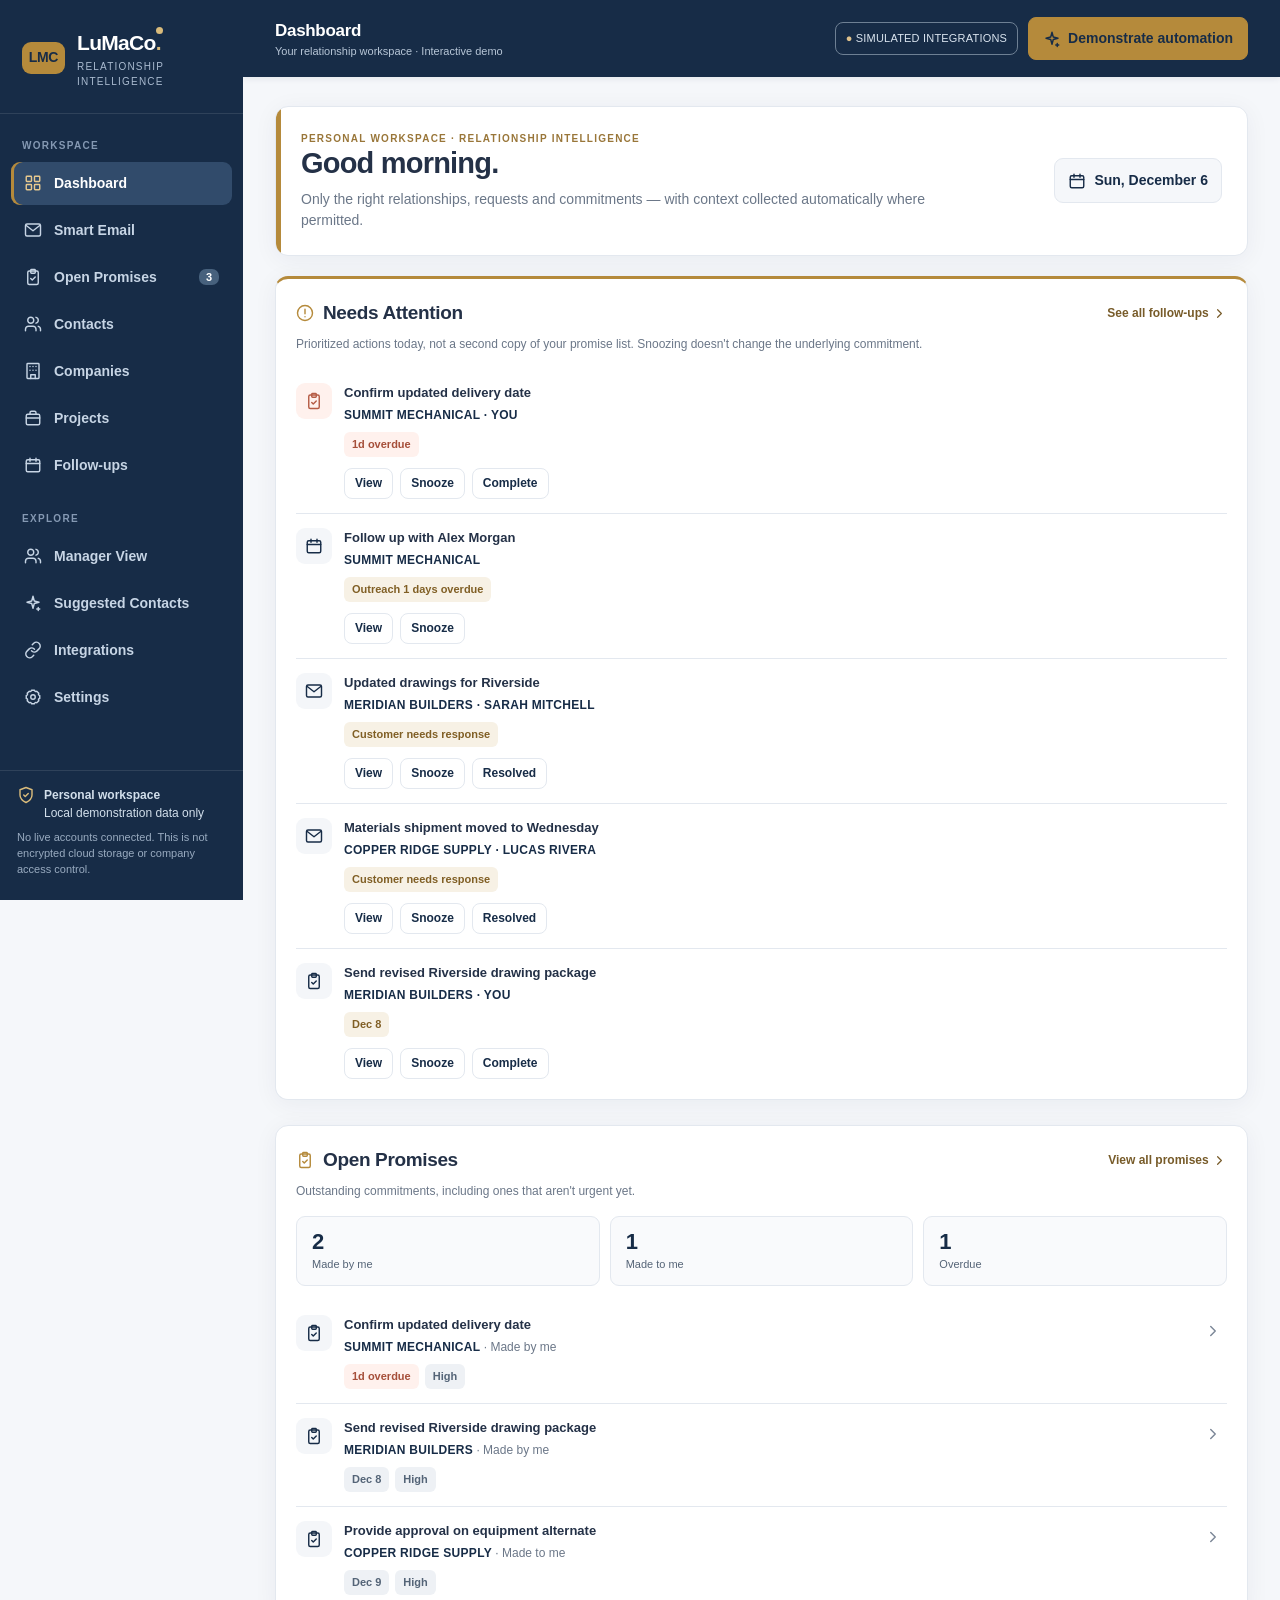
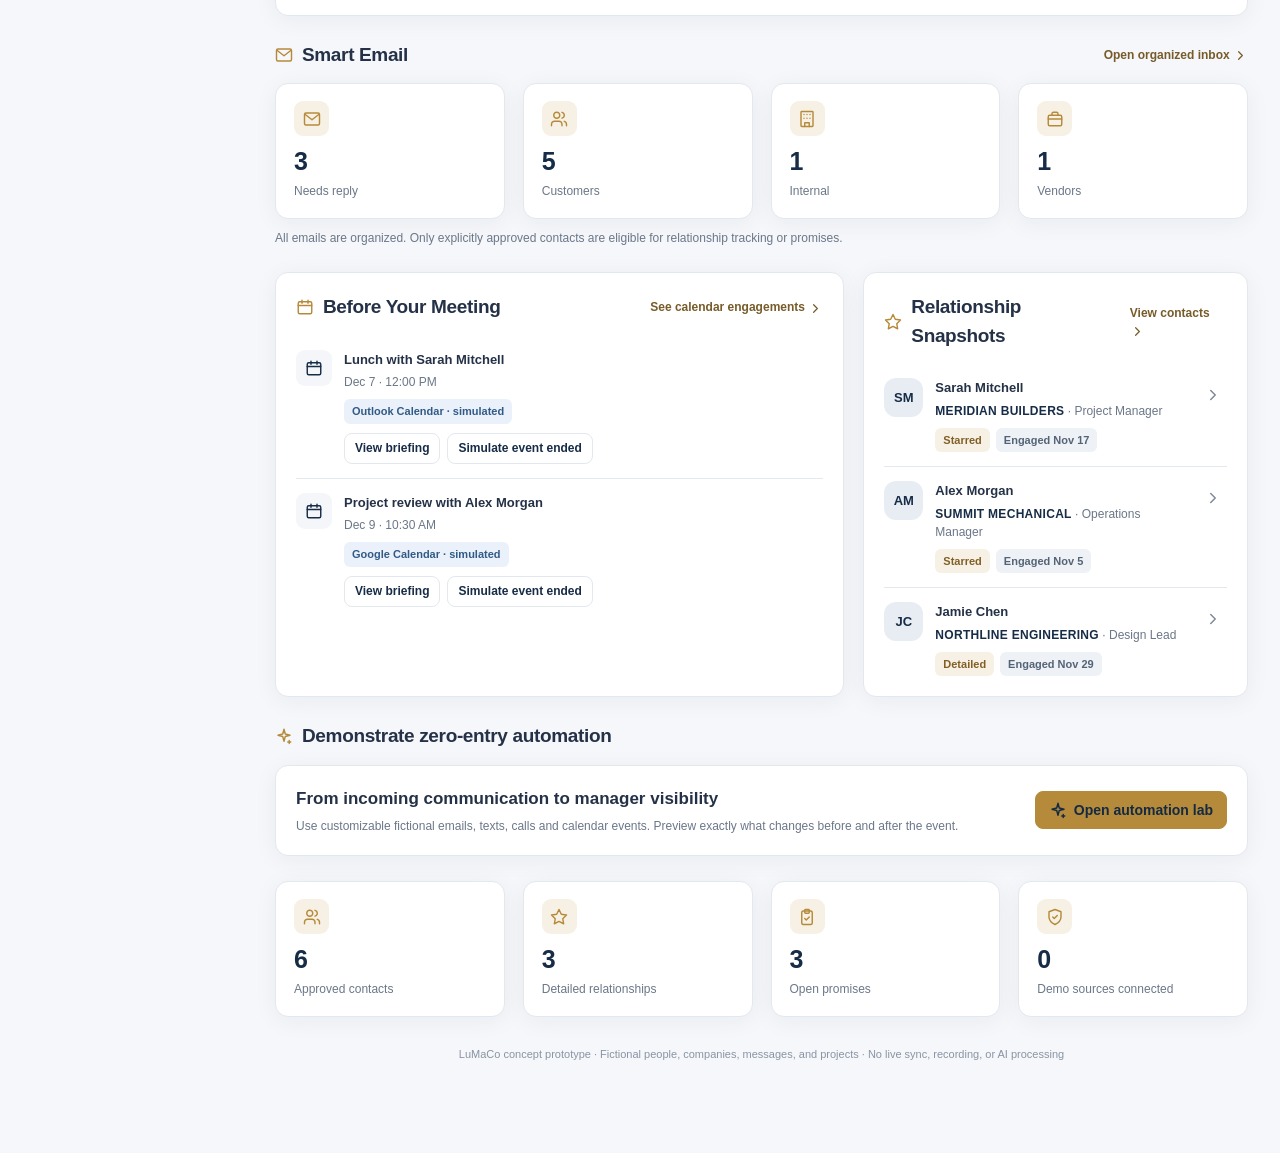
==== frontend/index.html @ 7be26cae "Add LuMaCo prototype, backend starter, tests, and developer documentation" ====
<!doctype html>
<html lang="en">
<head>
<meta charset="utf-8"><meta name="viewport" content="width=device-width,initial-scale=1"><meta name="color-scheme" content="light">
<title>LuMaCo — Relationship intelligence · Interactive prototype</title>
<link rel="stylesheet" href="./styles/base.css">
<link rel="stylesheet" href="./styles/enhancements.css">

</head><body>
<div id="app"></div><div id="overlay"></div><div id="toasts" class="toast-container" aria-live="polite"></div>
<script defer src="./scripts/01-state-and-helpers.js"></script>
<script defer src="./scripts/02-original-screens.js"></script>
<script defer src="./scripts/03-original-interactions.js"></script>
<script defer src="./scripts/04-automation-engine.js"></script>
<script defer src="./scripts/05-enhanced-screens.js"></script>
<script defer src="./scripts/06-automation-demonstrations.js"></script>
<script defer src="./scripts/07-enhanced-interactions.js"></script>
</body></html>
---- frontend/styles/base.css ----
/* Original LuMaCo styling, including prior contrast corrections. */
:root{--navy:#172c47;--navy2:#243d5c;--gold:#b58a3b;--gold-soft:#f7f1e5;--paper:#fff;--background:#f5f7fa;--ink:#243147;--muted:#6b7788;--line:#e3e8ef;--red:#b65c45;--red-soft:#fff1ed;--green:#39765c;--green-soft:#eaf5ef;--shadow:0 4px 24px rgba(19,40,68,.055);--round:13px}
*{box-sizing:border-box}html,body{margin:0;min-height:100%;font-family:Inter,ui-sans-serif,-apple-system,BlinkMacSystemFont,"Segoe UI",Arial,sans-serif;color:var(--ink);background:var(--background);font-size:14px;line-height:1.5}button,input,select,textarea{font:inherit}button{cursor:pointer}button:disabled{opacity:.45;cursor:not-allowed}button:focus-visible,input:focus-visible,select:focus-visible,textarea:focus-visible,a:focus-visible{outline:3px solid #c4a568;outline-offset:2px}h1,h2,h3,p{margin:0}h1{font-size:29px;line-height:1.23;letter-spacing:-.8px}h2{font-size:19px;letter-spacing:-.35px}h3{font-size:15px}small,.small{font-size:12px}.muted{color:var(--muted)}.eyebrow{font-size:10px;letter-spacing:1.25px;text-transform:uppercase;font-weight:800;color:var(--muted)}.icon{width:18px;height:18px;flex:none;display:inline-block;vertical-align:middle;stroke:currentColor;stroke-width:1.9;stroke-linecap:round;stroke-linejoin:round;fill:none}.icon.sm{width:15px;height:15px}.icon.lg{width:21px;height:21px}
.shell{display:flex;min-height:100vh}.side{background:var(--navy);width:243px;flex:none;color:#dae2ed;display:flex;flex-direction:column;position:sticky;top:0;height:100vh;z-index:20}.brand{display:flex;align-items:center;gap:12px;padding:27px 22px 24px;border-bottom:1px solid #ffffff1a}.brand-mark{width:43px;height:32px;flex:none;background:var(--gold);border-radius:9px;display:grid;place-items:center;color:var(--navy);font-weight:900;font-size:14px;letter-spacing:-.35px}.brand strong{color:#fff;font-size:21px;letter-spacing:-.7px}.brand .dot{color:#d9bb7b}.brand small{display:block;color:#aabbd0;font-size:10px;letter-spacing:1.2px;text-transform:uppercase}.nav-label{padding:24px 22px 9px;font-size:10px;letter-spacing:1.3px;font-weight:800;color:#8599b3;text-transform:uppercase}.nav{display:grid;gap:4px;padding:0 11px}.nav button{display:flex;align-items:center;gap:12px;border:0;background:transparent;color:#c7d5e5;text-align:left;padding:11px 13px;border-radius:9px;width:100%;font-weight:550}.nav button:hover,.nav button.active{background:#314b6b;color:#fff}.nav button.active{box-shadow:inset 3px 0 0 var(--gold)}.nav button.active .icon{color:#e7c98f}.nav .count{margin-left:auto;border-radius:7px;background:#47617d;padding:0 7px;font-size:11px;color:#fff}.nav button.active .count{background:var(--gold);color:var(--navy)}.side-bottom{margin-top:auto;padding:15px 17px 22px;border-top:1px solid #ffffff1a}.private{display:flex;gap:9px;align-items:start;color:#d2dfeb;font-size:12px}.private .icon{color:#d9bb7b}.side-bottom p{margin-top:8px;font-size:11px;color:#99abc0;line-height:1.45}
.workspace{flex:1;min-width:0}.topbar{background:var(--navy);color:#fff;height:77px;display:flex;align-items:center;justify-content:space-between;padding:0 32px;gap:16px;position:sticky;top:0;z-index:15;box-shadow:0 2px 6px #10264013}.topbar .top-title{font-weight:700;font-size:17px;letter-spacing:-.3px}.topbar .top-sub{font-size:11px;color:#b7c6d7}.top-actions{display:flex;align-items:center;gap:10px}.top-actions .top-status{border:1px solid #6e8094;padding:7px 10px;border-radius:8px;font-size:11px;color:#dae4ef;white-space:nowrap}.top-actions .top-status b{color:#dec18c}.topbar .top-btn{background:var(--gold);border:1px solid var(--gold);color:var(--navy);border-radius:8px;padding:10px 14px;font-weight:750;display:flex;align-items:center;gap:7px}.topbar .top-btn:hover{background:#c8a05b}.content{max-width:1530px;margin:auto;padding:29px 32px 90px}.page-head{display:flex;justify-content:space-between;align-items:flex-start;gap:14px;margin-bottom:23px}.page-head .eyebrow{margin-bottom:8px}.page-head p{margin-top:7px;color:var(--muted)}.page-ctas{display:flex;gap:8px;align-items:center;flex-wrap:wrap}.section-title{display:flex;align-items:center;justify-content:space-between;gap:12px;margin:0 0 14px}.section-title h2{display:flex;align-items:center;gap:9px}.section-title h2 .icon{color:var(--gold)}.section-title a{cursor:pointer;color:#775b29;font-weight:700;font-size:12px;text-decoration:none}.section-title a:hover{text-decoration:underline}.grid{display:grid;gap:18px}.g2{grid-template-columns:repeat(2,minmax(0,1fr))}.g3{grid-template-columns:repeat(3,minmax(0,1fr))}.g4{grid-template-columns:repeat(4,minmax(0,1fr))}.split{display:grid;grid-template-columns:minmax(0,1.48fr) minmax(300px,1fr);gap:19px}.card{background:#fff;border:1px solid var(--line);border-radius:var(--round);box-shadow:var(--shadow);min-width:0}.pad{padding:20px}.gap-section{margin-top:25px}.hero{background:#fff;border:1px solid var(--line);border-radius:var(--round);padding:24px 25px;position:relative;overflow:hidden;box-shadow:var(--shadow);margin-bottom:20px}.hero:before{content:"";position:absolute;top:0;bottom:0;left:0;width:5px;background:var(--gold)}.hero-inner{display:flex;justify-content:space-between;align-items:center;gap:14px}.hero .eyebrow{color:#997639}.hero p{margin-top:7px;color:var(--muted);max-width:690px}.hero-date{display:flex;align-items:center;gap:8px;color:var(--navy);font-weight:650;background:#f5f7fa;border:1px solid var(--line);border-radius:9px;padding:11px 13px;white-space:nowrap}
.btn{border:1px solid var(--line);border-radius:8px;background:#fff;color:var(--navy);padding:9px 13px;font-weight:700;display:inline-flex;gap:7px;align-items:center;justify-content:center;min-height:36px;line-height:1.25;text-align:center}.btn:hover{background:#f4f6f9}.btn.primary{background:var(--navy);color:#fff;border-color:var(--navy)}.btn.primary:hover{background:#294562}.btn.gold{background:var(--gold);border-color:var(--gold);color:#142a43}.btn.gold:hover{background:#c6a35e}.btn.ghost{background:transparent}.btn.sm{font-size:12px;padding:7px 10px;min-height:31px}.btn.danger{border-color:#edcac3;color:#a64432;background:#fff5f2}.btn:active{transform:translateY(1px)}.pill,.tag{display:inline-flex;align-items:center;gap:4px;padding:4px 8px;border-radius:6px;font-size:11px;font-weight:700;background:#edf1f6;color:#445670;white-space:nowrap}.pill.gold,.tag.gold{background:var(--gold-soft);color:#805f25}.pill.danger{background:var(--red-soft);color:#a64f3a}.pill.ok{background:var(--green-soft);color:#326d52}.pill.blue{background:#eaf1fa;color:#315a86}.pill.neutral{background:#eef1f5;color:#546477}.dot{display:inline-block;width:7px;height:7px;border-radius:50%;background:currentColor}.item-row{display:flex;gap:12px;align-items:flex-start;padding:14px 0;border-bottom:1px solid var(--line)}.item-row:last-child{border-bottom:0;padding-bottom:0}.item-row:first-child{padding-top:0}.row-icon{width:36px;height:36px;display:grid;place-items:center;background:#f4f6f9;border-radius:9px;color:var(--navy);flex:none}.row-icon.warn{color:var(--red);background:#fff1ed}.row-main{min-width:0;flex:1}.row-main strong{font-size:13px;display:block}.row-main p{color:var(--muted);font-size:12px;margin-top:4px}.row-meta{display:flex;gap:6px;align-items:center;flex-wrap:wrap;margin-top:8px}.row-arrow{border:0;background:none;color:#7c8797;padding:5px}.row-arrow:hover{color:var(--navy)}.summary-stat{padding:17px 18px}.summary-stat .stat-icon{width:35px;height:35px;border-radius:9px;display:grid;place-items:center;background:var(--gold-soft);color:var(--gold);margin-bottom:13px}.summary-stat strong{font-size:25px;line-height:1;letter-spacing:-.5px;color:var(--navy);display:block;margin-bottom:6px}.summary-stat span{font-size:12px;color:var(--muted)}.subheading{font-weight:750;color:var(--navy);margin-bottom:12px}.company-name{font-size:12px;letter-spacing:.3px;font-weight:850;text-transform:uppercase;color:var(--navy)}
.toolbar{display:flex;align-items:center;justify-content:space-between;gap:10px;flex-wrap:wrap;margin-bottom:17px}.tabs{display:flex;gap:7px;flex-wrap:wrap}.tab{border:1px solid var(--line);background:#fff;color:#5d6980;padding:8px 12px;border-radius:8px;font-size:12px;font-weight:700}.tab:hover{background:#f4f6f9}.tab.active{background:var(--navy);color:#fff;border-color:var(--navy)}.search{display:flex;align-items:center;gap:8px;border:1px solid var(--line);background:#fff;padding:9px 11px;border-radius:8px;min-width:215px}.search .icon{color:#8b96a4}.search input{min-width:0;width:100%;border:0;outline:none;background:transparent}.search input:focus-visible{outline:0}.inbox-grid{display:grid;grid-template-columns:minmax(310px,1.02fr) minmax(350px,1fr);gap:17px;align-items:start}.inbox-list{overflow:hidden}.inbox-list-header{padding:14px 17px;border-bottom:1px solid var(--line);display:flex;justify-content:space-between;gap:10px}.mail-row{display:block;text-align:left;width:100%;background:white;border:0;border-bottom:1px solid var(--line);padding:16px 17px}.mail-row:hover{background:#f9fafc}.mail-row.selected{background:#faf8f3;box-shadow:inset 4px 0 0 var(--gold)}.mail-row:last-child{border-bottom:0}.mail-row .line1{display:flex;align-items:center;gap:8px}.mail-row .line1 strong{min-width:0;font-size:12px;color:var(--navy);font-weight:800}.mail-row .line1 time{margin-left:auto;white-space:nowrap;color:var(--muted);font-size:11px}.mail-row .subject{font-weight:750;font-size:13px;margin-top:8px;color:var(--ink)}.mail-row .preview{color:#5d6c7d;font-size:12px;margin-top:3px;overflow:hidden;text-overflow:ellipsis;white-space:nowrap}.mail-row .line3{margin-top:9px;display:flex;gap:6px;flex-wrap:wrap}.detail-panel{position:sticky;top:96px}.detail-head{padding:21px 21px 16px;background:#f9fafb;border-bottom:1px solid var(--line)}.detail-head p.small.muted{color:#4b5b70!important;font-weight:600}.detail-body{padding:21px}.timeline{list-style:none;margin:0;padding:0 0 0 18px;border-left:2px solid #e5e9ef}.timeline li{position:relative;margin:0 0 20px;padding-left:15px}.timeline li:last-child{margin-bottom:0}.timeline li:before{content:"";position:absolute;top:5px;left:-24px;width:10px;height:10px;background:#fff;border:2px solid var(--gold);border-radius:50%}.timeline .t-time{font-size:11px;color:var(--muted);margin-bottom:4px}.timeline strong{display:block;color:var(--navy);font-size:12px}.timeline p{color:#5f6c7d;font-size:12px;margin-top:3px}.note-box{background:#f7f2e8;border:1px solid #ebdfc8;border-radius:9px;padding:14px}.note-box p{font-size:12px;color:#534934}.btn-row{display:flex;gap:8px;flex-wrap:wrap}.block-title{font-size:12px;color:var(--navy);text-transform:uppercase;letter-spacing:1px;font-weight:850;margin-bottom:11px}.empty{text-align:center;padding:34px 18px;color:var(--muted)}.empty .icon{color:var(--gold);width:29px;height:29px;margin-bottom:10px}.empty strong{display:block;color:var(--navy);margin-bottom:5px}
.directory-grid{display:grid;grid-template-columns:minmax(270px,.82fr) minmax(410px,1.4fr);gap:18px;align-items:start}.directory-list{overflow:hidden}.directory-entry{width:100%;text-align:left;border:0;background:#fff;padding:15px 18px;border-bottom:1px solid var(--line)}.directory-entry:hover{background:#f9fafc}.directory-entry.selected{background:#faf8f3;box-shadow:inset 4px 0 0 var(--gold)}.directory-entry:last-child{border:0}.entry-head{display:flex;gap:11px;align-items:center}.avatar{background:#e8edf4;color:var(--navy);border-radius:12px;display:grid;place-items:center;font-weight:800;flex:none;width:39px;height:39px;font-size:13px}.entry-head strong{font-size:13px}.entry-head p{color:var(--muted);font-size:11px}.entry-foot{display:flex;gap:6px;flex-wrap:wrap;margin-top:11px}.profile-head{padding:23px;border-bottom:1px solid var(--line)}.profile-head .big-company{font-size:23px;letter-spacing:-.6px;color:var(--navy);font-weight:850;text-transform:uppercase;margin-top:4px}.profile-head .person-line{display:flex;align-items:center;gap:13px;margin-top:16px}.profile-head .person-line .avatar{width:54px;height:54px;font-size:17px}.profile-head h2{font-size:20px}.profile-head .role{color:var(--muted);font-size:12px;margin-top:4px}.info-grid{display:grid;grid-template-columns:repeat(2,minmax(0,1fr));gap:10px}.info-cell{background:#f7f9fb;border-radius:9px;padding:12px}.info-cell label{display:block;font-size:11px;color:#7a8596;margin-bottom:4px}.info-cell strong{font-size:13px;color:var(--navy)}.star-button{width:35px;height:35px;border:1px solid #e4d4ae;border-radius:9px;background:#fffaf0;color:var(--gold);display:grid;place-items:center}.star-button.on svg{fill:var(--gold)}.profile-section{padding:20px 23px;border-bottom:1px solid var(--line)}.profile-section:last-child{border:0}.simple-list{display:grid;gap:11px}.simple-list .event{display:flex;gap:10px;align-items:flex-start}.simple-list .event .icon{color:var(--gold);margin-top:2px}.simple-list .event strong{font-size:12px}.simple-list .event p{font-size:12px;color:var(--muted);margin-top:2px}.project-list{display:grid;gap:10px}.project-list .project{padding:16px;background:#fff;border:1px solid var(--line);border-radius:10px;cursor:pointer}.project-list .project:hover{border-color:#bea16b}.project-list .project h3{color:var(--navy);font-size:15px}.project-list .project p{font-size:12px;color:var(--muted);margin-top:5px}.progress{height:6px;border-radius:5px;background:#e9edf2;margin-top:13px;overflow:hidden}.progress b{display:block;height:100%;background:var(--gold);border-radius:5px}.pill-line{display:flex;gap:6px;flex-wrap:wrap;margin-top:8px}
.modal-backdrop{position:fixed;inset:0;background:#0c1c30a8;z-index:100;display:flex;justify-content:center;align-items:flex-start;padding:5vh 16px 30px;overflow:auto}.modal{width:min(650px,100%);background:#fff;border-radius:16px;box-shadow:0 30px 100px #07172980;overflow:hidden}.modal.wide{width:min(860px,100%)}.modal-header{padding:22px 24px;border-bottom:1px solid var(--line);display:flex;justify-content:space-between;gap:12px}.modal-header h2{font-size:22px;margin-top:4px}.modal-body{padding:22px 24px}.modal-footer{border-top:1px solid var(--line);padding:15px 24px;display:flex;justify-content:flex-end;flex-wrap:wrap;gap:9px}.close{border:0;background:transparent;color:var(--muted);padding:5px;align-self:flex-start}.close:hover{color:var(--navy)}.field{display:block;margin-bottom:15px}.field>span{display:block;font-size:12px;font-weight:750;margin-bottom:6px;color:#33435a}.field input,.field select,.field textarea{border:1px solid #d8e0e9;border-radius:8px;padding:10px 12px;width:100%;color:var(--ink);background:#fff}.field textarea{min-height:94px;resize:vertical}.field input:focus,.field select:focus,.field textarea:focus{border-color:var(--gold);outline:2px solid #b58a3b25}.fields2{display:grid;grid-template-columns:1fr 1fr;gap:0 12px}.checkline{display:flex;align-items:flex-start;gap:9px;font-size:13px;color:#4b596a;margin:10px 0}.checkline input{accent-color:var(--navy);margin-top:3px}.choice-chips{display:flex;flex-wrap:wrap;gap:7px}.choice-chips label{display:inline-flex;gap:6px;align-items:center;border:1px solid var(--line);border-radius:7px;padding:7px 9px;font-size:12px;cursor:pointer}.choice-chips label:has(input:checked){background:var(--gold-soft);border-color:#cfb57d}.choice-chips input{accent-color:var(--navy)}.steps{display:flex;align-items:center;gap:8px;flex-wrap:wrap;margin-bottom:18px;color:var(--muted);font-size:12px}.steps .step{padding:5px 9px;border-radius:6px;background:#eef1f6}.steps .step.on{background:var(--navy);color:#fff}.demo-disclaimer{background:#f5f7fb;border:1px solid var(--line);padding:12px 14px;border-radius:9px;color:#56647a;font-size:12px;margin-bottom:17px}.notice{padding:13px 15px;border:1px solid #e9dfc9;background:#faf7ef;border-radius:9px;color:#5c512f;font-size:12px}.settings-row{display:flex;justify-content:space-between;align-items:center;gap:15px;padding:16px 0;border-bottom:1px solid var(--line)}.settings-row:last-child{border:0}.settings-row strong{display:block}.settings-row p{color:var(--muted);font-size:12px;margin-top:4px;max-width:630px}.switch{width:42px;height:25px;border:0;border-radius:20px;background:#bcc5d0;padding:3px;display:flex;align-items:center;transition:background .2s;flex:none}.switch:before{content:"";display:block;width:19px;height:19px;border-radius:50%;background:#fff;transition:transform .2s}.switch.on{background:var(--navy)}.switch.on:before{transform:translateX(17px)}.integration{padding:18px;border:1px solid var(--line);border-radius:11px;background:#fff}.integration strong{display:block;color:var(--navy);margin:8px 0 4px}.integration p{color:var(--muted);font-size:12px;min-height:39px}.integration .icon{color:var(--gold)}.focus-banner{border:1px solid #e5d8bd;background:#faf6ee;padding:12px 16px;border-radius:9px;display:flex;gap:12px;align-items:center;justify-content:space-between;margin:0 0 20px}.focus-banner .icon{color:var(--gold)}.footer-note{color:#8994a4;text-align:center;margin-top:29px;font-size:11px}.toast-container{position:fixed;z-index:200;right:20px;bottom:20px;max-width:min(420px,calc(100vw - 40px));display:grid;gap:8px}.toast{background:var(--navy);color:white;border-radius:9px;padding:12px 16px;box-shadow:0 12px 35px #14253a45;font-size:13px;border-left:4px solid var(--gold)}.mobile-nav{display:none}.mobile-menu-btn{display:none}.divider{border:0;border-top:1px solid var(--line);margin:15px 0}.link{color:#795d2c;font-weight:750;text-decoration:none;cursor:pointer}.link:hover{text-decoration:underline}.count-big{font-size:21px;color:var(--navy);font-weight:800}
@media(max-width:1160px){.side{width:210px}.content{padding:23px 24px 90px}.split{grid-template-columns:1fr 1fr}.inbox-grid{grid-template-columns:1fr}.detail-panel{position:static}.directory-grid{grid-template-columns:minmax(250px,.9fr) minmax(300px,1.2fr)}}
@media(max-width:850px){.side{display:none}.topbar{height:68px;padding:0 20px}.content{padding:22px 18px 96px}.g4{grid-template-columns:repeat(2,minmax(0,1fr))}.split,.directory-grid{grid-template-columns:1fr}.mobile-nav{position:fixed;bottom:0;left:0;right:0;z-index:35;background:var(--navy);display:flex;justify-content:space-around;padding:8px 4px calc(8px + env(safe-area-inset-bottom));border-top:1px solid #47607c}.mobile-nav button{border:0;background:transparent;color:#d5dfea;display:flex;align-items:center;flex-direction:column;gap:3px;font-size:10px;padding:5px 8px;min-width:52px}.mobile-nav button.on{color:#e2c185}.mobile-menu-btn{display:inline-flex}.top-actions .top-status{display:none}.topbar .top-btn{padding:9px 10px;font-size:12px}.page-head{align-items:start}.inbox-grid{grid-template-columns:1fr}}
@media(max-width:580px){h1{font-size:25px}.hero{padding:20px}.hero-inner{align-items:start}.hero-date{display:none}.topbar{padding:0 14px}.top-actions{gap:6px}.top-actions .top-btn{font-size:0;gap:0;width:37px;height:37px;padding:8px}.top-actions .top-btn .icon{width:19px;height:19px}.content{padding:18px 12px 95px}.g2,.g3{grid-template-columns:1fr}.g4{gap:9px}.pad{padding:16px}.summary-stat{padding:14px}.fields2,.info-grid{grid-template-columns:1fr}.page-head{flex-direction:column}.modal-backdrop{padding:0;align-items:stretch}.modal,.modal.wide{width:100%;border-radius:0;min-height:100dvh}.modal-header,.modal-body{padding:18px}.modal-footer{padding:14px 18px}.detail-head,.detail-body,.profile-head,.profile-section{padding:17px}.hero-date{display:none}}

/* Contact tab company text only: restore original Companies navigation and directory styling. */
.directory-entry .contact-company-name{color:#14202F;font-size:14px;font-weight:850;letter-spacing:.1px;}
.profile-head .contact-company-name{color:#14202F;font-weight:850;}

/* Companies directory: fix low-contrast company names on white and selected cream rows.
   Scoped to the directory so sidebar, mobile navigation and Contacts remain unchanged. */
.directory-grid .directory-list .directory-entry { color: #172C47; }
.directory-grid .directory-list .directory-entry .entry-head strong {
  color: #172C47;
  font-size: 15px !important;
  font-weight: 850;
  letter-spacing: .1px;
}
.directory-grid .directory-list .directory-entry .entry-head p { color: #57687D; }
.directory-grid .directory-list .directory-entry .entry-head > .icon { color: #6B7788; }
.dashboard-priority-stack{display:grid;grid-template-columns:minmax(0,1fr);gap:20px}.dashboard-priority-stack>.card{width:100%}.dashboard-priority-stack .item-row{min-width:0}
---- frontend/styles/enhancements.css ----
/* LuMaCo v4 enhancements — preserve Navy & Champagne Gold identity */
.dashboard-first{border-top:3px solid var(--gold)}
.dashboard-first .inline-actions{margin-top:11px}
.inline-actions{display:flex;align-items:center;flex-wrap:wrap;gap:7px;margin-top:9px}
.section-desc{margin:-6px 0 15px;line-height:1.55}
.mini-stats{display:grid;grid-template-columns:repeat(3,minmax(0,1fr));gap:10px;margin-bottom:15px}
.mini-stats>div{border:1px solid var(--line);background:#f9fafc;border-radius:9px;padding:12px 15px;display:grid;gap:1px}
.mini-stats strong{font-size:22px;color:var(--navy);line-height:1.2}
.mini-stats span{font-size:11px;color:#556477}
.two-col-cta{display:flex;align-items:center;justify-content:space-between;gap:18px;flex-wrap:wrap}
.tracker-grid{display:grid;grid-template-columns:repeat(2,minmax(0,1fr));gap:12px}
.tracker{border:1px solid #dee4ed;border-radius:10px;padding:14px;background:#f9fafc;display:flex;flex-direction:column;gap:5px}
.tracker label{font-size:12px;font-weight:650;color:#57677a}.tracker strong{font-size:16px;color:#172c47}.tracker small{color:#506078}
.snapshot{background:#fff;border-bottom:1px solid var(--line);padding-bottom:17px;margin-bottom:17px}
.note-box{color:#263850}.note-box strong{color:#1b3049}
.responsive-table{width:100%;overflow-x:auto}
.data-table{border-collapse:collapse;width:100%;min-width:840px;text-align:left}
.data-table th{background:#f5f7fa;color:#43556a;font-weight:750;font-size:12px}
.data-table td,.data-table th{border-bottom:1px solid #e5e9ef;padding:12px 10px;vertical-align:top}
.data-table td>small{display:block;color:#536278;margin-top:3px}
.data-table tr:last-child td{border-bottom:0}
.coverage-row{display:flex;align-items:center;justify-content:space-between;gap:10px;border-bottom:1px solid #e8ebef;padding:11px 0}
.coverage-row:last-of-type{border-bottom:0}
.coverage-row>span:first-child{font-weight:650;font-size:12px;color:#25374d}
.coverage-row .pill{white-space:normal;text-align:right;line-height:1.3}
.rep-card{display:grid;gap:8px;text-align:left;border:1px solid var(--line);border-radius:12px;padding:16px;background:#fff;color:#172c47}
.rep-card:hover{background:#faf8f2;border-color:#c9ac76}
.rep-card.active{border:2px solid var(--gold);padding:15px;background:#fcfaf5}
.rep-card strong{font-size:15px}.rep-card span{font-size:12px;color:#55647a}
.report-panel{margin-top:18px;border:1px solid var(--line);border-radius:11px;background:#fafbfd;padding:18px}
.report-panel h3{font-size:17px;color:#172c47}
.company-name,.contact-company-name,.big-company{color:#172c47!important;font-weight:800!important}
.directory-grid .directory-list .directory-entry .entry-head strong{color:#172c47!important}
.top-status{letter-spacing:.2px}
@media(max-width:1040px){.mini-stats{gap:8px}.two-col-cta>.btn{width:100%}}
@media(max-width:700px){.tracker-grid{grid-template-columns:1fr}.mini-stats>div{padding:10px}.mini-stats strong{font-size:19px}.mini-stats span{font-size:10px}.inline-actions>.btn{flex:1}.rep-card{padding:12px}.data-table{min-width:740px}}
@media(prefers-reduced-motion:reduce){*,*:before,*:after{scroll-behavior:auto!important;transition:none!important;animation:none!important}}
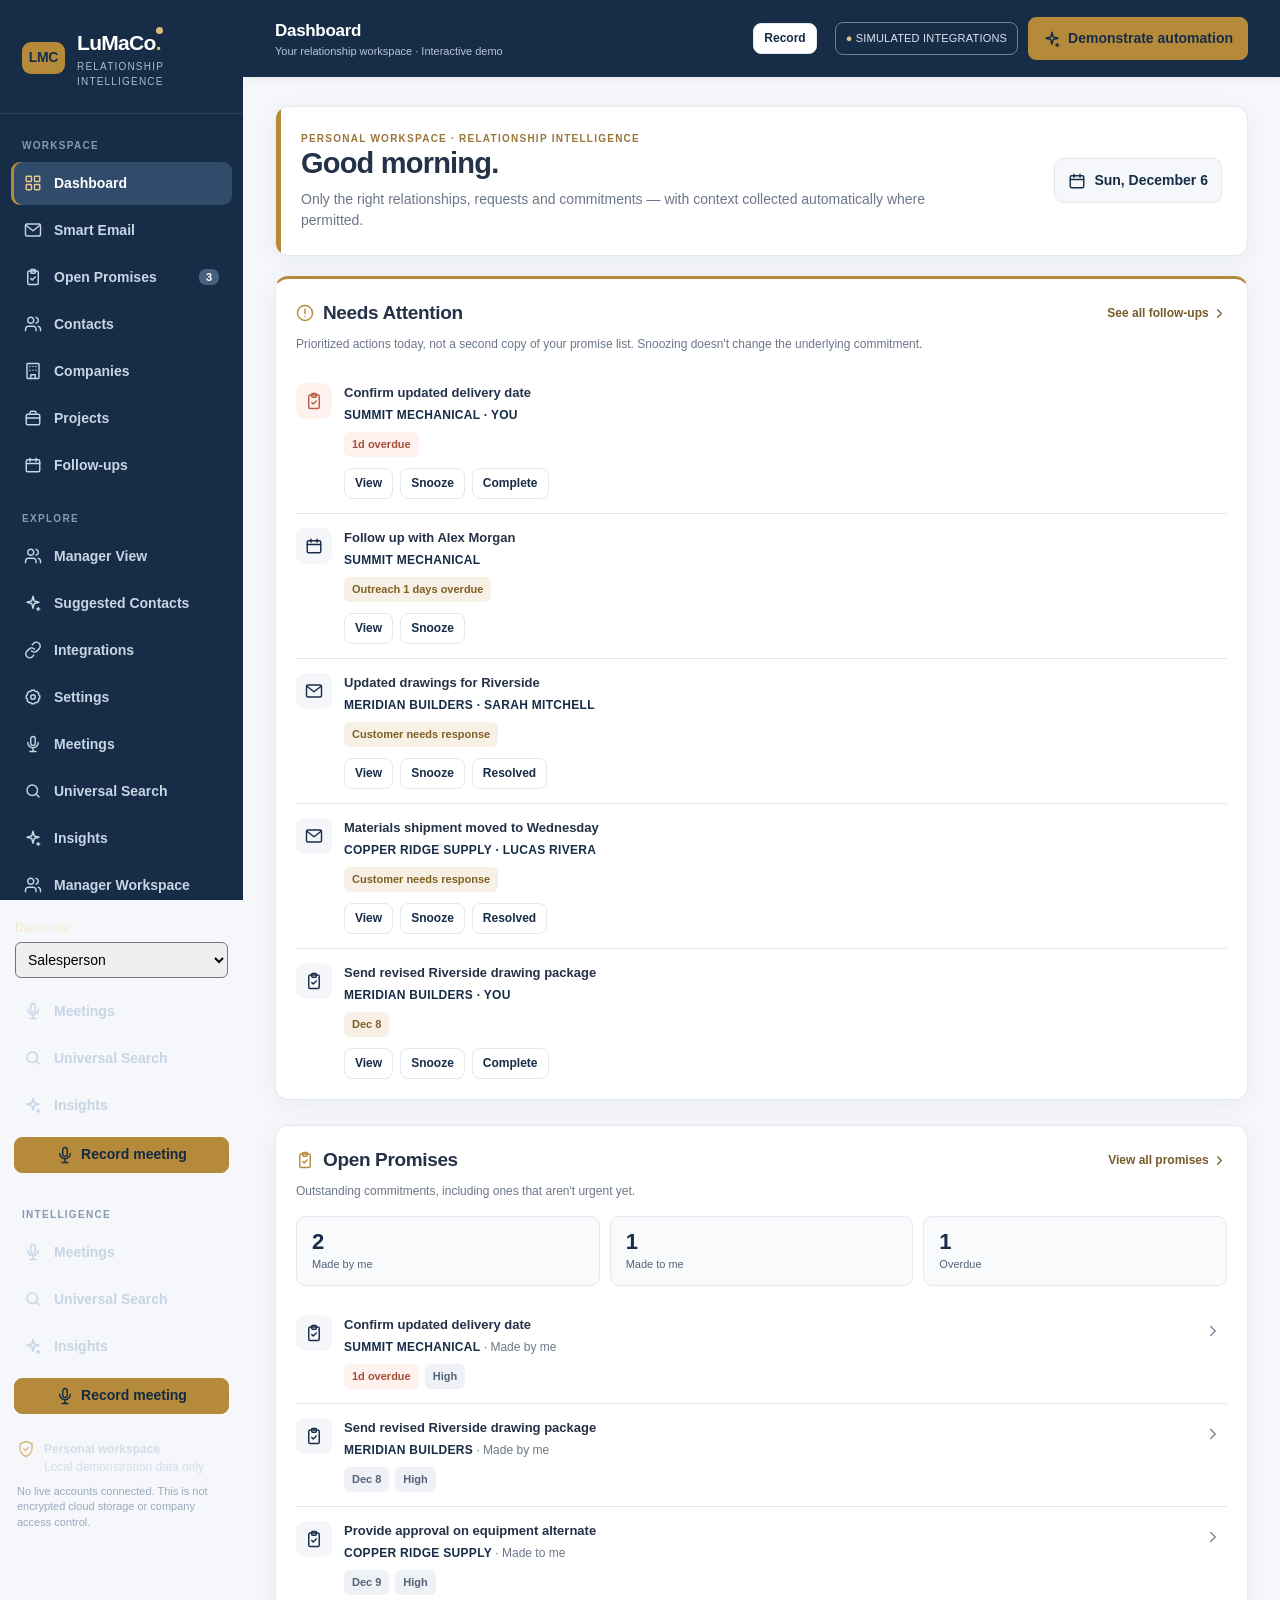
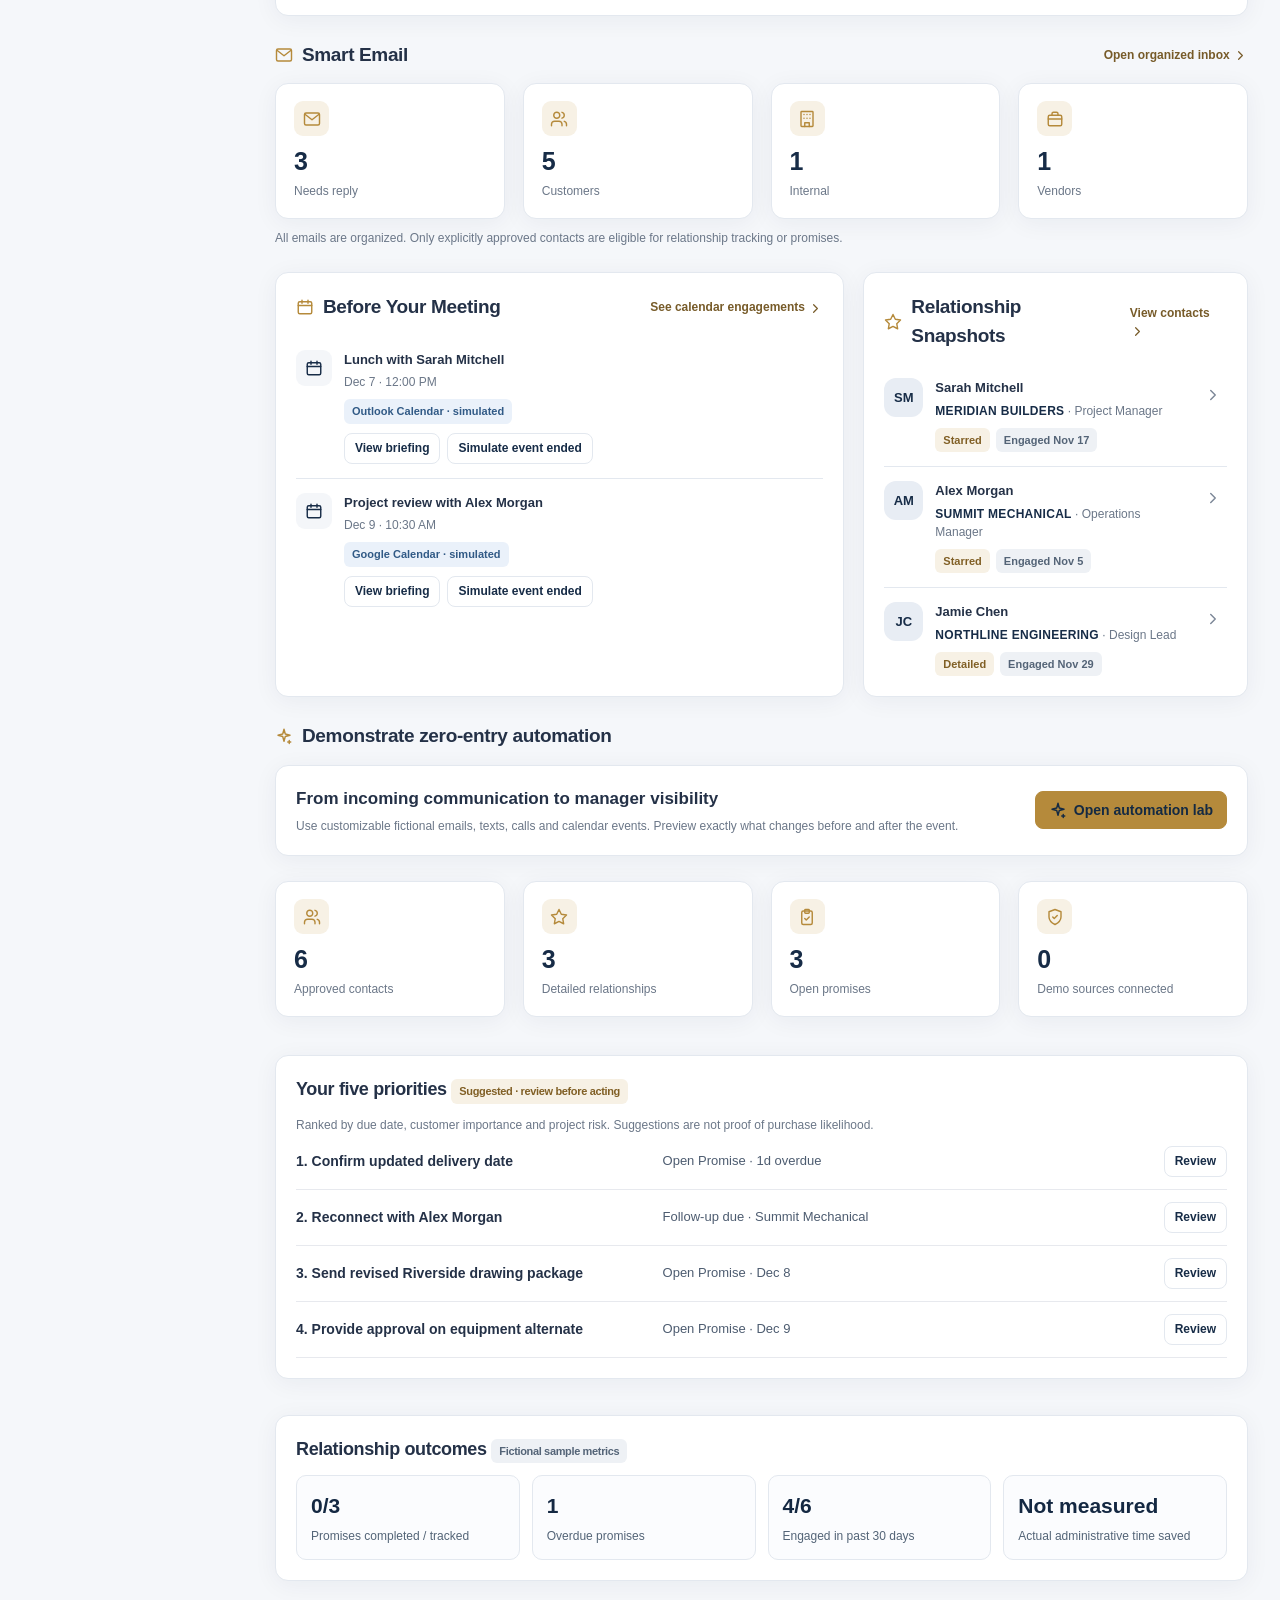
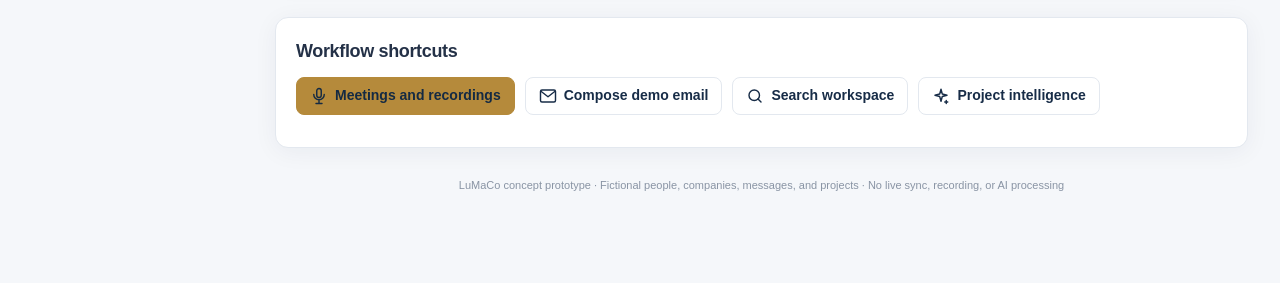
==== commit dfbdf7a0: "Load approved workflow extension and responsive styles" ====
--- a/frontend/index.html
+++ b/frontend/index.html
@@ -5,6 +5,7 @@
 <title>LuMaCo — Relationship intelligence · Interactive prototype</title>
 <link rel="stylesheet" href="./styles/base.css">
 <link rel="stylesheet" href="./styles/enhancements.css">
+<link rel="stylesheet" href="./styles/workflows.css">
 
 </head><body>
 <div id="app"></div><div id="overlay"></div><div id="toasts" class="toast-container" aria-live="polite"></div>
@@ -15,4 +16,5 @@
 <script defer src="./scripts/05-enhanced-screens.js"></script>
 <script defer src="./scripts/06-automation-demonstrations.js"></script>
 <script defer src="./scripts/07-enhanced-interactions.js"></script>
+<script defer src="./scripts/08-approved-workflows.js"></script>
 </body></html>
--- a/frontend/styles/workflows.css
+++ b/frontend/styles/workflows.css
@@ -0,0 +1 @@
+.lw-stack{display:grid;gap:18px;margin-top:20px}.lw-panel{margin-top:18px}.lw-panel h2{font-size:18px;margin-bottom:12px}.lw-line{display:flex;align-items:center;gap:12px;flex-wrap:wrap;padding:12px 0;border-bottom:1px solid #e7e9ee}.lw-line>b{flex:1 1 210px}.lw-line>span{flex:2 1 200px;color:#4d5c70;font-size:13px}.lw-actions{display:flex;align-items:center;gap:10px;flex-wrap:wrap;margin:12px 0}.lw-actions input{min-width:180px;flex:1}.lw-actions select{max-width:190px}.lw-metrics{display:grid;grid-template-columns:repeat(4,minmax(0,1fr));gap:12px}.lw-metrics>div{border:1px solid #e3e8ef;border-radius:10px;padding:14px;background:#fbfcfe}.lw-metrics b{display:block;font-size:21px;color:#142842}.lw-metrics span{display:block;font-size:12px;color:#536477;margin-top:5px}.lw-project{padding:15px 0;border-bottom:1px solid #e7e9ee}.lw-project h3{font-size:16px}.lw-project p{margin:7px 0}.lw-role{padding:12px 15px;color:#f4e9d0}.lw-role label{display:block;font-size:12px;margin-bottom:5px}.lw-role select{width:100%;padding:8px;border-radius:6px}.lw-nav{display:grid;gap:4px}.lw-record{margin:10px 14px}.lw-top-record{margin-right:8px}.lw-shade{position:fixed;inset:0;background:#07192dc9;display:flex;align-items:center;justify-content:center;z-index:9999;padding:14px}.lw-dialog{background:white;color:#172b44;width:min(680px,100%);max-height:92vh;overflow:auto;border-radius:16px;padding:24px;box-shadow:0 25px 65px #0004}.lw-dialog-head{display:flex;align-items:center;justify-content:space-between;gap:15px;margin-bottom:14px}.lw-dialog h2{font-size:21px}.lw-dialog h3{margin:15px 0 6px}.lw-dialog form{display:grid;gap:12px}.lw-dialog form label{display:grid;gap:5px;font-size:13px;font-weight:650}.lw-dialog input,.lw-dialog select,.lw-dialog textarea,.lw-actions input,.lw-actions select{padding:10px;border:1px solid #c5cdd8;border-radius:8px;background:white;color:#182e48;width:100%;font:inherit}.lw-transcript{white-space:pre-wrap;overflow-wrap:anywhere;background:#f4f6fa;padding:14px;border-radius:8px;font:inherit;font-size:13px}.lw-dialog .btn{justify-self:start}.lw-panel .btn{white-space:normal}@media(max-width:800px){.lw-metrics{grid-template-columns:repeat(2,minmax(0,1fr))}.lw-record{display:none}.lw-top-record{display:inline-flex}.lw-panel{padding:16px}.lw-dialog{padding:16px}.lw-line{align-items:flex-start}}
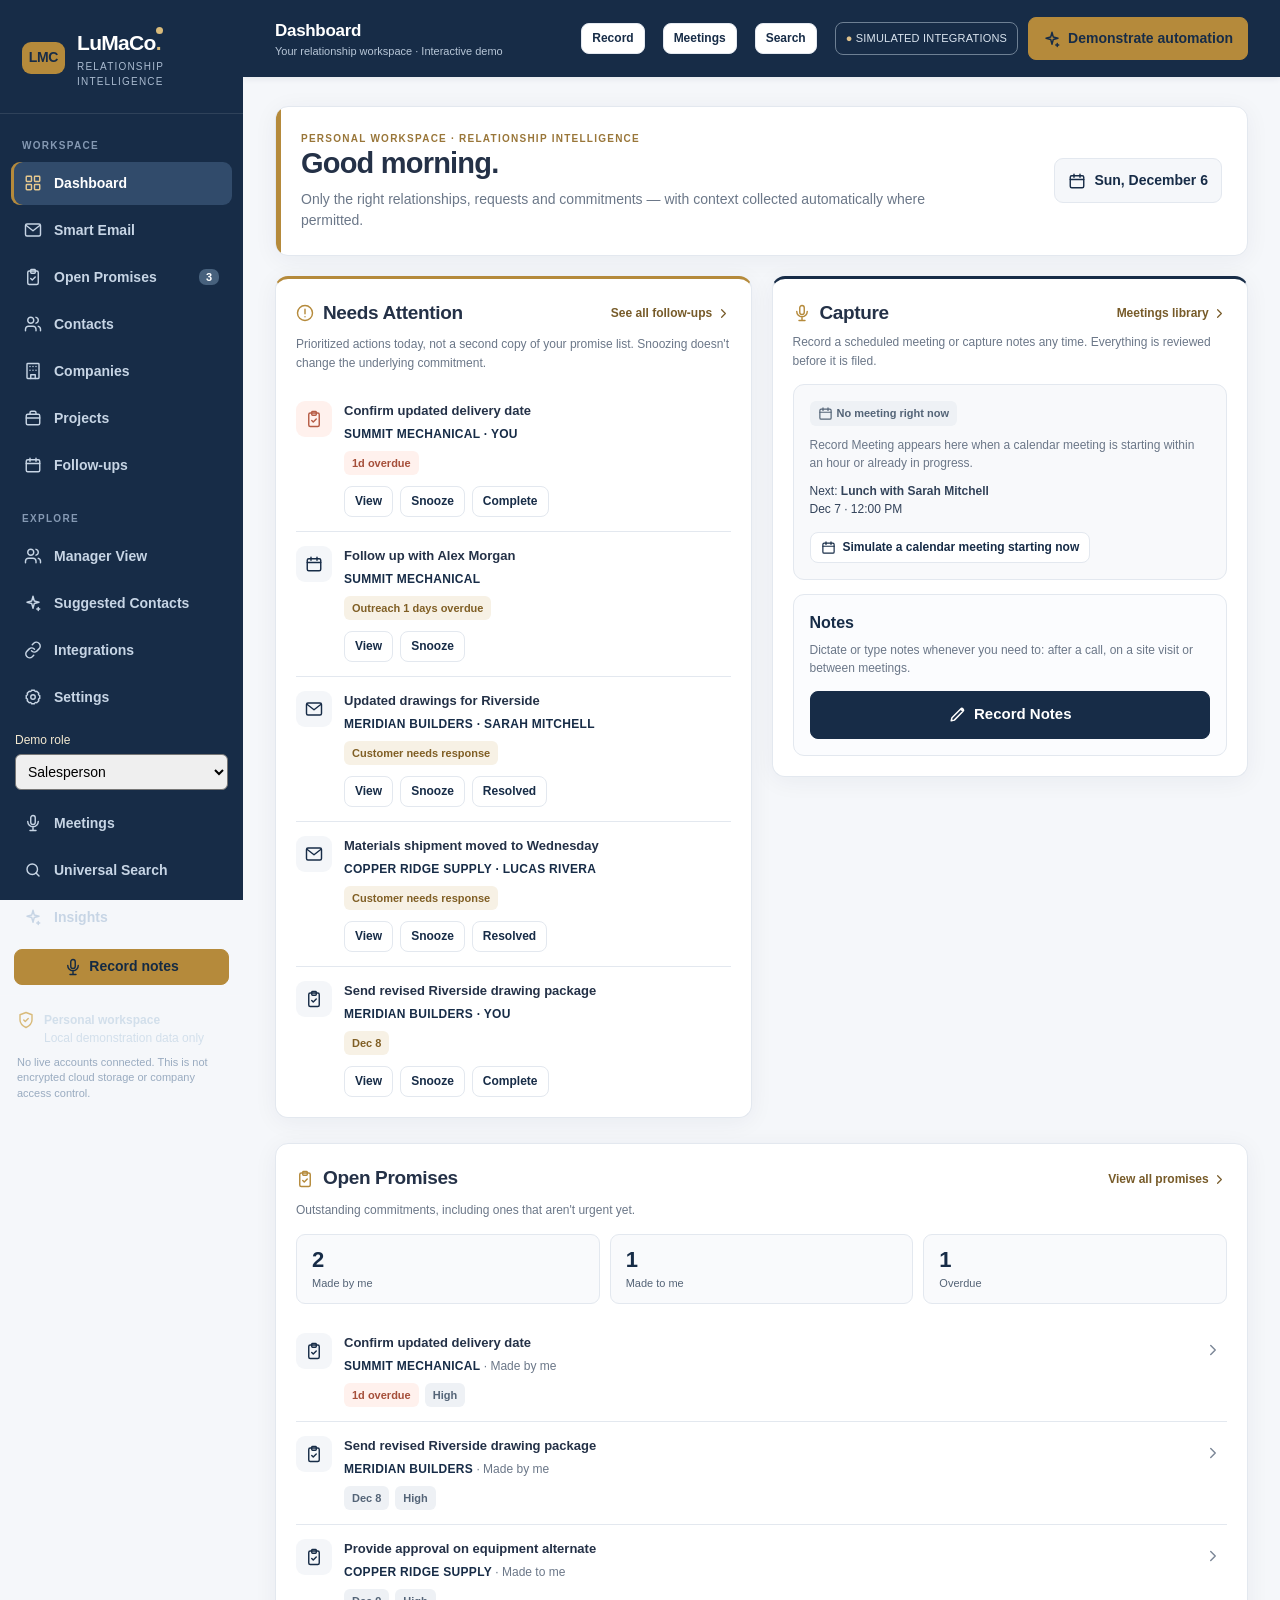
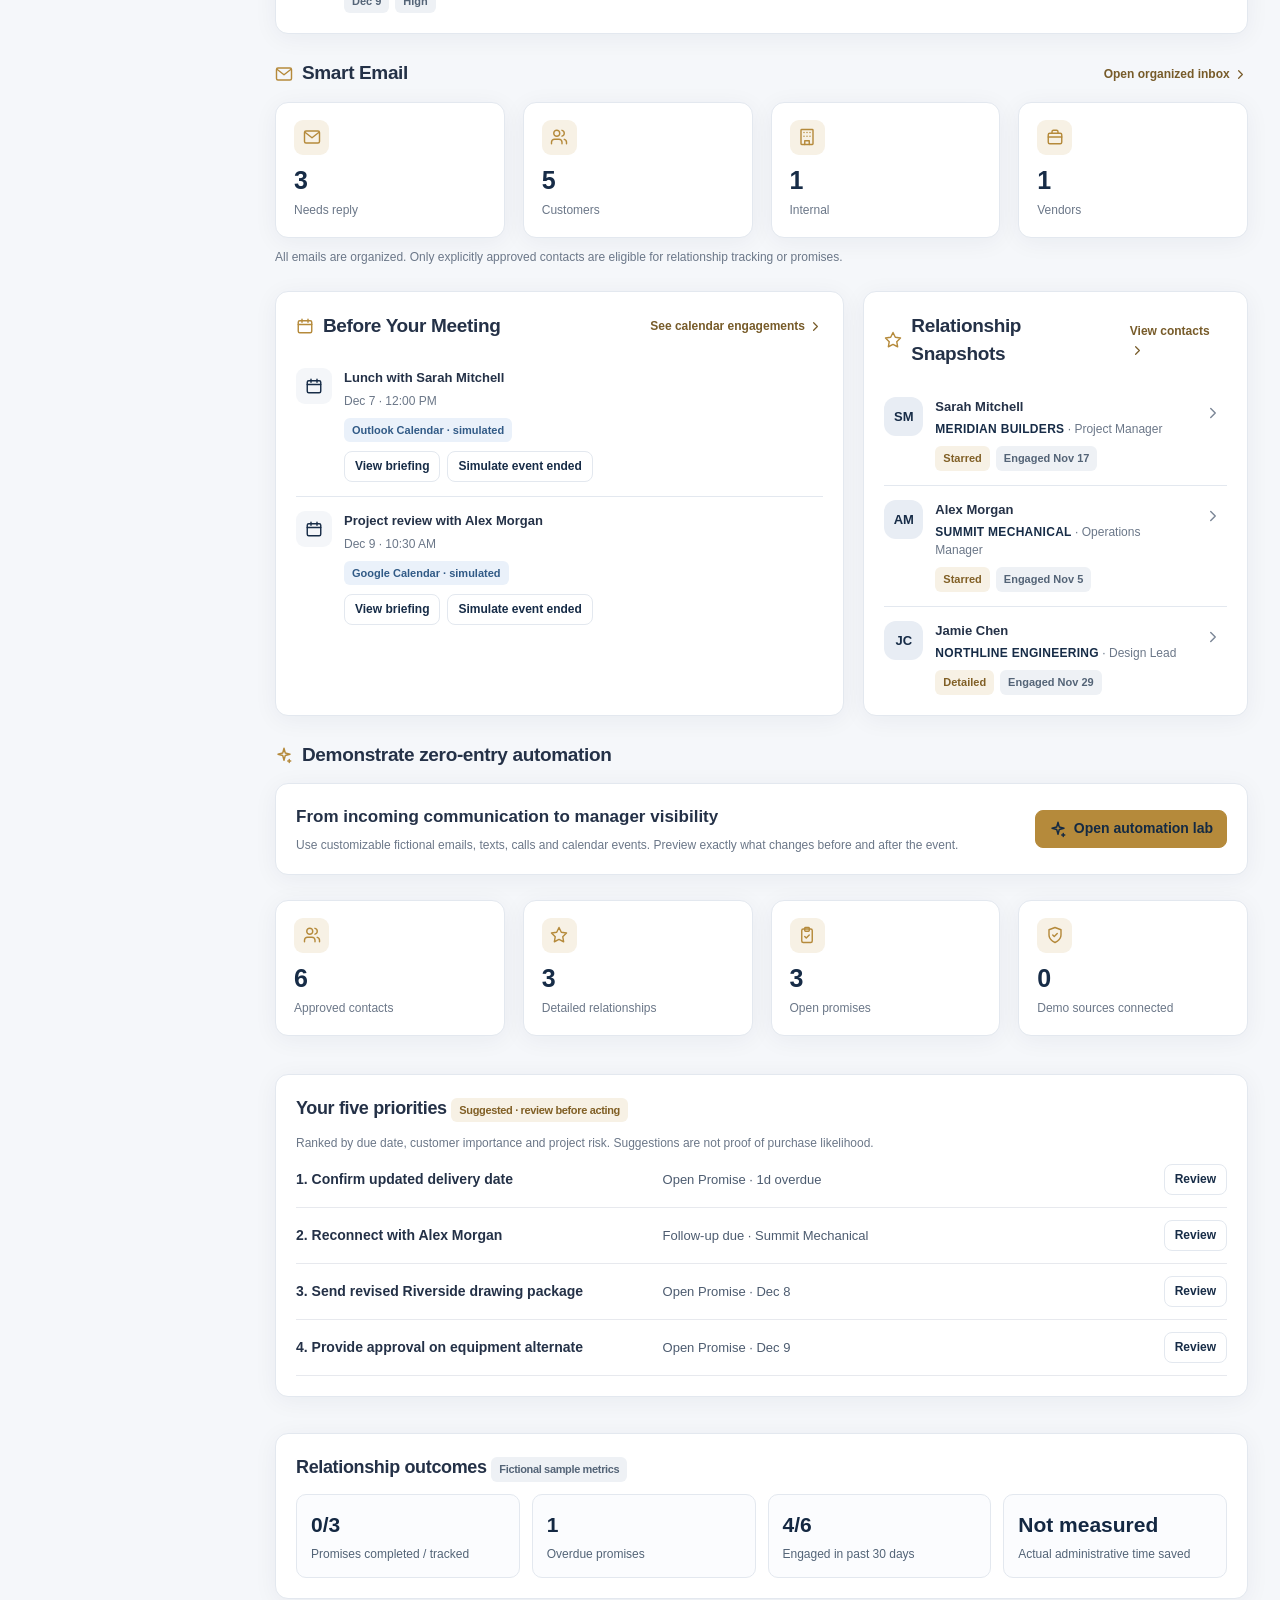
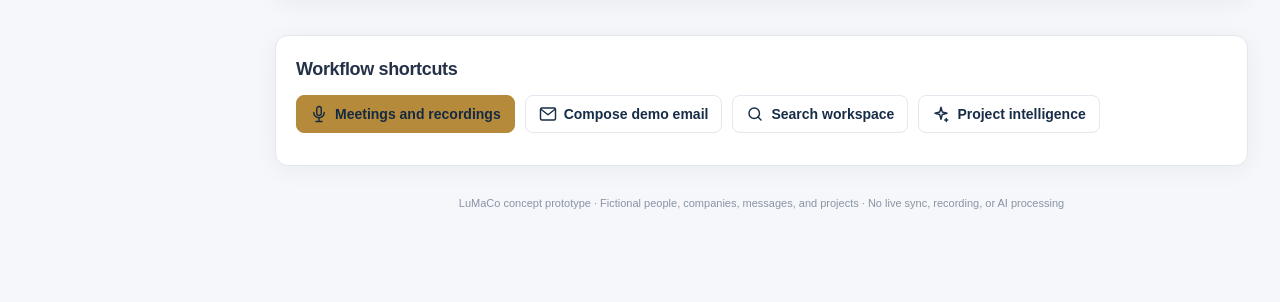
==== commit a699c33f: "Add dashboard quick capture, transcript intelligence and project files - Dashboard: split Needs Atte" ====
--- a/frontend/index.html
+++ b/frontend/index.html
@@ -6,6 +6,8 @@
 <link rel="stylesheet" href="./styles/base.css">
 <link rel="stylesheet" href="./styles/enhancements.css">
 <link rel="stylesheet" href="./styles/workflows.css">
+<link rel="stylesheet" href="./styles/quick-capture.css">
+<link rel="stylesheet" href="./styles/project-files.css">
 
 </head><body>
 <div id="app"></div><div id="overlay"></div><div id="toasts" class="toast-container" aria-live="polite"></div>
@@ -17,4 +19,7 @@
 <script defer src="./scripts/06-automation-demonstrations.js"></script>
 <script defer src="./scripts/07-enhanced-interactions.js"></script>
 <script defer src="./scripts/08-approved-workflows.js"></script>
+<script defer src="./scripts/09-quick-capture.js"></script>
+<script defer src="./scripts/10-transcript-intelligence.js"></script>
+<script defer src="./scripts/11-project-files.js"></script>
 </body></html>
--- a/frontend/styles/quick-capture.css
+++ b/frontend/styles/quick-capture.css
@@ -0,0 +1,79 @@
+/* Dashboard: Needs Attention (left half) + Capture panel (right half).
+   The capture panel comes first in the DOM, so it sits above Needs Attention when stacked. */
+.attention-split{display:grid;grid-template-columns:minmax(0,1fr) minmax(0,1fr);grid-template-areas:"attention capture";gap:20px;align-items:start}
+.attention-split>.dashboard-first{grid-area:attention}
+.attention-split>.qc-panel{grid-area:capture}
+
+.qc-panel{border-top:3px solid var(--navy);display:flex;flex-direction:column;gap:14px;position:sticky;top:93px}
+.qc-panel .section-title,.qc-panel .section-desc{margin-bottom:0}
+.qc-panel .section-desc{margin-top:-8px}
+.qc-tile{border:1px solid var(--line);border-radius:11px;padding:16px;background:#fbfcfe;display:flex;flex-direction:column;gap:6px}
+.qc-tile p{margin:0}
+.qc-tile-head{display:flex;align-items:center;justify-content:space-between;gap:8px;flex-wrap:wrap;margin-bottom:4px}
+.qc-source{font-size:11px;color:var(--muted)}
+.qc-title{font-size:16px;color:var(--navy)}
+.qc-meeting.is-live{background:var(--gold-soft);border-color:#e6d5b1}
+.qc-meeting.is-idle{background:#f8f9fb}
+.qc-next{color:#33435a;line-height:1.5;margin-top:4px!important}
+.qc-big{width:100%;min-height:48px;font-size:15px;margin-top:8px}
+.qc-big .icon{width:19px;height:19px}
+.qc-sim{align-self:flex-start;margin-top:8px}
+.qc-dot{width:8px;height:8px;border-radius:50%;background:currentColor;display:inline-block;animation:qc-pulse 1.4s ease-in-out infinite}
+@keyframes qc-pulse{50%{opacity:.25}}
+
+/* Recorder dialog */
+.qc-event{border:1px solid var(--line);border-radius:10px;padding:14px 16px;margin-bottom:16px}
+.qc-event h3{margin:5px 0 3px;font-size:17px;color:var(--navy)}
+.qc-event p{margin:0}
+.qc-recorder{border:1px solid var(--line);border-radius:12px;padding:20px 16px;text-align:center;margin-bottom:16px;background:#fbfcfe}
+.qc-orb{width:76px;height:76px;margin:0 auto 10px;border-radius:50%;display:grid;place-items:center;border:2px solid var(--gold);background:#faf6ed;color:var(--gold)}
+.qc-recorder.is-recording .qc-orb{border-color:var(--red);background:var(--red-soft);color:var(--red);animation:qc-ring 1.6s ease-out infinite}
+@keyframes qc-ring{0%{box-shadow:0 0 0 0 #b65c4555}100%{box-shadow:0 0 0 16px #b65c4500}}
+.qc-timer{font-size:28px;font-weight:800;color:var(--navy);font-variant-numeric:tabular-nums;letter-spacing:.5px}
+.qc-recorder>p{margin:4px 0 0;color:#4b596a}
+.qc-consent{justify-content:center;text-align:left;margin:14px auto 0;max-width:430px}
+.qc-controls{justify-content:center;margin-top:14px}
+.qc-audio{display:block;width:100%;max-width:420px;margin:14px auto 0}
+.modal-footer .btn[disabled]{opacity:.5;cursor:not-allowed}
+
+/* Processing step */
+.qc-processing{text-align:center;padding:48px 24px}
+.qc-processing h3{margin:16px 0 6px;color:var(--navy)}
+.qc-spinner{width:42px;height:42px;margin:0 auto;border-radius:50%;border:3px solid var(--gold-soft);border-top-color:var(--gold);animation:qc-spin .8s linear infinite}
+@keyframes qc-spin{to{transform:rotate(360deg)}}
+
+/* Review step */
+.qc-field>label>span,.qc-field>span,.qc-label-row label>span{display:block;font-size:12px;font-weight:750;margin-bottom:6px;color:#33435a}
+.qc-field select,.qc-field input{border:1px solid #d8e0e9;border-radius:8px;padding:10px 12px;width:100%;color:var(--ink);background:#fff}
+.qc-label-row{display:flex;align-items:center;justify-content:space-between;gap:8px;flex-wrap:wrap}
+.qc-label-row .pill{margin-bottom:6px}
+.field textarea#qc-summary{min-height:190px;line-height:1.5}
+.qc-reanalyze{margin-top:8px}
+.qc-why{display:flex;align-items:flex-start;gap:5px;font-size:11.5px;color:var(--muted);margin:6px 0 0;line-height:1.4}
+.qc-why .icon{flex:none;margin-top:1px}
+.qc-why.ok{color:#326d52}
+
+/* Multi-select contact picker */
+.qc-multi{position:relative}
+.qc-multi-btn{list-style:none;display:flex;align-items:center;justify-content:space-between;gap:8px;min-height:40px;border:1px solid #d8e0e9;border-radius:8px;padding:6px 10px 6px 8px;background:#fff;cursor:pointer}
+.qc-multi-btn::-webkit-details-marker{display:none}
+.qc-multi[open] .qc-multi-btn,.qc-multi-btn:focus-visible{border-color:var(--gold);outline:2px solid #b58a3b25}
+.qc-multi-btn>.icon{flex:none;color:var(--muted)}
+.qc-chips{display:flex;flex-wrap:wrap;gap:5px;min-width:0}
+.qc-chip{display:inline-flex;align-items:center;gap:5px;background:#eaf1fa;color:#1d3c62;border-radius:6px;padding:4px 8px;font-size:12.5px;font-weight:700}
+.qc-chip small{font-size:10px;font-weight:700;color:#5d7594;text-transform:uppercase;letter-spacing:.3px}
+.qc-placeholder{color:var(--muted);padding:3px 4px}
+.qc-multi-menu{position:absolute;z-index:5;left:0;right:0;top:calc(100% + 4px);background:#fff;border:1px solid var(--line);border-radius:10px;box-shadow:0 14px 40px #0b1d3326;padding:6px;max-height:280px;overflow:auto}
+.qc-multi-search{width:100%;border:1px solid #d8e0e9;border-radius:7px;padding:8px 10px;margin-bottom:4px}
+.qc-opt{display:flex;align-items:center;gap:10px;padding:8px;border-radius:7px;cursor:pointer}
+.qc-opt:hover{background:#f4f6f9}
+.qc-opt[hidden]{display:none}
+.qc-opt input{accent-color:var(--navy);width:16px;height:16px;flex:none}
+.qc-opt>span:first-of-type{display:flex;flex-direction:column;flex:1;min-width:0}
+.qc-opt b{font-size:13px;color:var(--navy)}
+.qc-opt small{font-size:11px;color:var(--muted)}
+
+@media(max-width:900px){
+  .attention-split{grid-template-columns:minmax(0,1fr);grid-template-areas:"capture" "attention";gap:16px}
+  .qc-panel{position:static}
+}
--- a/frontend/styles/project-files.css
+++ b/frontend/styles/project-files.css
@@ -0,0 +1,41 @@
+/* Project file on the contact profile (11-project-files.js) */
+.pf .section-title{flex-wrap:wrap}
+.pf-pick select{border:1px solid #d8e0e9;border-radius:8px;padding:8px 30px 8px 11px;font-weight:650;color:var(--navy);background:#fff;max-width:100%}
+.pf-pick select:focus{border-color:var(--gold);outline:2px solid #b58a3b25}
+.sr-only{position:absolute;width:1px;height:1px;overflow:hidden;clip:rect(0 0 0 0);white-space:nowrap}
+.pf-file{border:1px solid var(--line);border-left:4px solid var(--navy);border-radius:12px;background:#fff;overflow:hidden}
+.pf-head{display:flex;justify-content:space-between;align-items:flex-start;gap:16px;padding:16px 18px;background:#f7f9fc;border-bottom:1px solid var(--line)}
+.pf-head h3{font-size:19px;color:var(--navy);margin:4px 0 2px}
+.pf-progress{min-width:110px;text-align:right;font-size:12px;font-weight:800;color:var(--navy)}
+.pf-progress .progress{margin-top:6px}
+.pf-brief{padding:15px 18px;border-bottom:1px solid var(--line);background:var(--gold-soft)}
+.pf-brief strong{font-size:11px;letter-spacing:1px;text-transform:uppercase;color:#805f25}
+.pf-brief>p{margin:5px 0 0;line-height:1.5}
+.pf-next{display:flex;align-items:center;gap:6px;font-size:12px;font-weight:700;color:var(--navy)}
+.pf-cols{display:grid;grid-template-columns:minmax(0,1fr) minmax(0,1fr);gap:18px;padding:15px 18px;border-bottom:1px solid var(--line)}
+.pf h4{font-size:12px;letter-spacing:.4px;text-transform:uppercase;color:#4b596a;margin-bottom:9px}
+.pf-promise{display:flex;width:100%;align-items:center;justify-content:space-between;gap:10px;text-align:left;border:1px solid var(--line);border-radius:8px;background:#fff;padding:8px 10px;margin-bottom:7px;cursor:pointer;color:var(--ink)}
+.pf-promise:hover{background:#f7f9fc}
+.pf-promise span:first-child{display:flex;flex-direction:column;font-weight:650;font-size:13px;min-width:0}
+.pf-promise small{font-weight:500;color:var(--muted);font-size:11px}
+.pf-chips{display:flex;flex-wrap:wrap;gap:6px}
+.pf-person{border:0;cursor:pointer}
+.pf-person.is-current{background:var(--navy);color:#fff}
+.pf-doc{display:flex;gap:6px;font-size:12.5px;margin:0 0 6px}
+.pf-log{padding:15px 18px 6px}
+.pf-entry{display:flex;gap:11px;align-items:flex-start;padding:11px 0;border-top:1px solid var(--line)}
+.pf-entry .row-main{flex:1;min-width:0}
+.pf-entry-top{display:flex;justify-content:space-between;gap:10px}
+.pf-entry-top strong{font-size:13.5px;color:var(--navy)}
+.pf-date{font-size:11.5px;color:var(--muted);white-space:nowrap}
+.pf-entry p{margin:3px 0 6px;font-size:12.5px;color:#4b596a;line-height:1.45}
+.pf-entry .row-meta{display:flex;flex-wrap:wrap;align-items:center;gap:6px}
+.pf-people{font-size:11.5px;color:var(--muted)}
+.pf-more>summary{cursor:pointer;font-size:12px;font-weight:700;color:#775b29;padding:8px 0 10px}
+.pf-foot{padding:0 18px 14px;margin:0}
+@media(max-width:700px){
+  .pf-cols{grid-template-columns:1fr}
+  .pf-head{flex-direction:column}
+  .pf-progress{text-align:left;width:100%}
+  .pf-pick,.pf-pick select{width:100%}
+}
